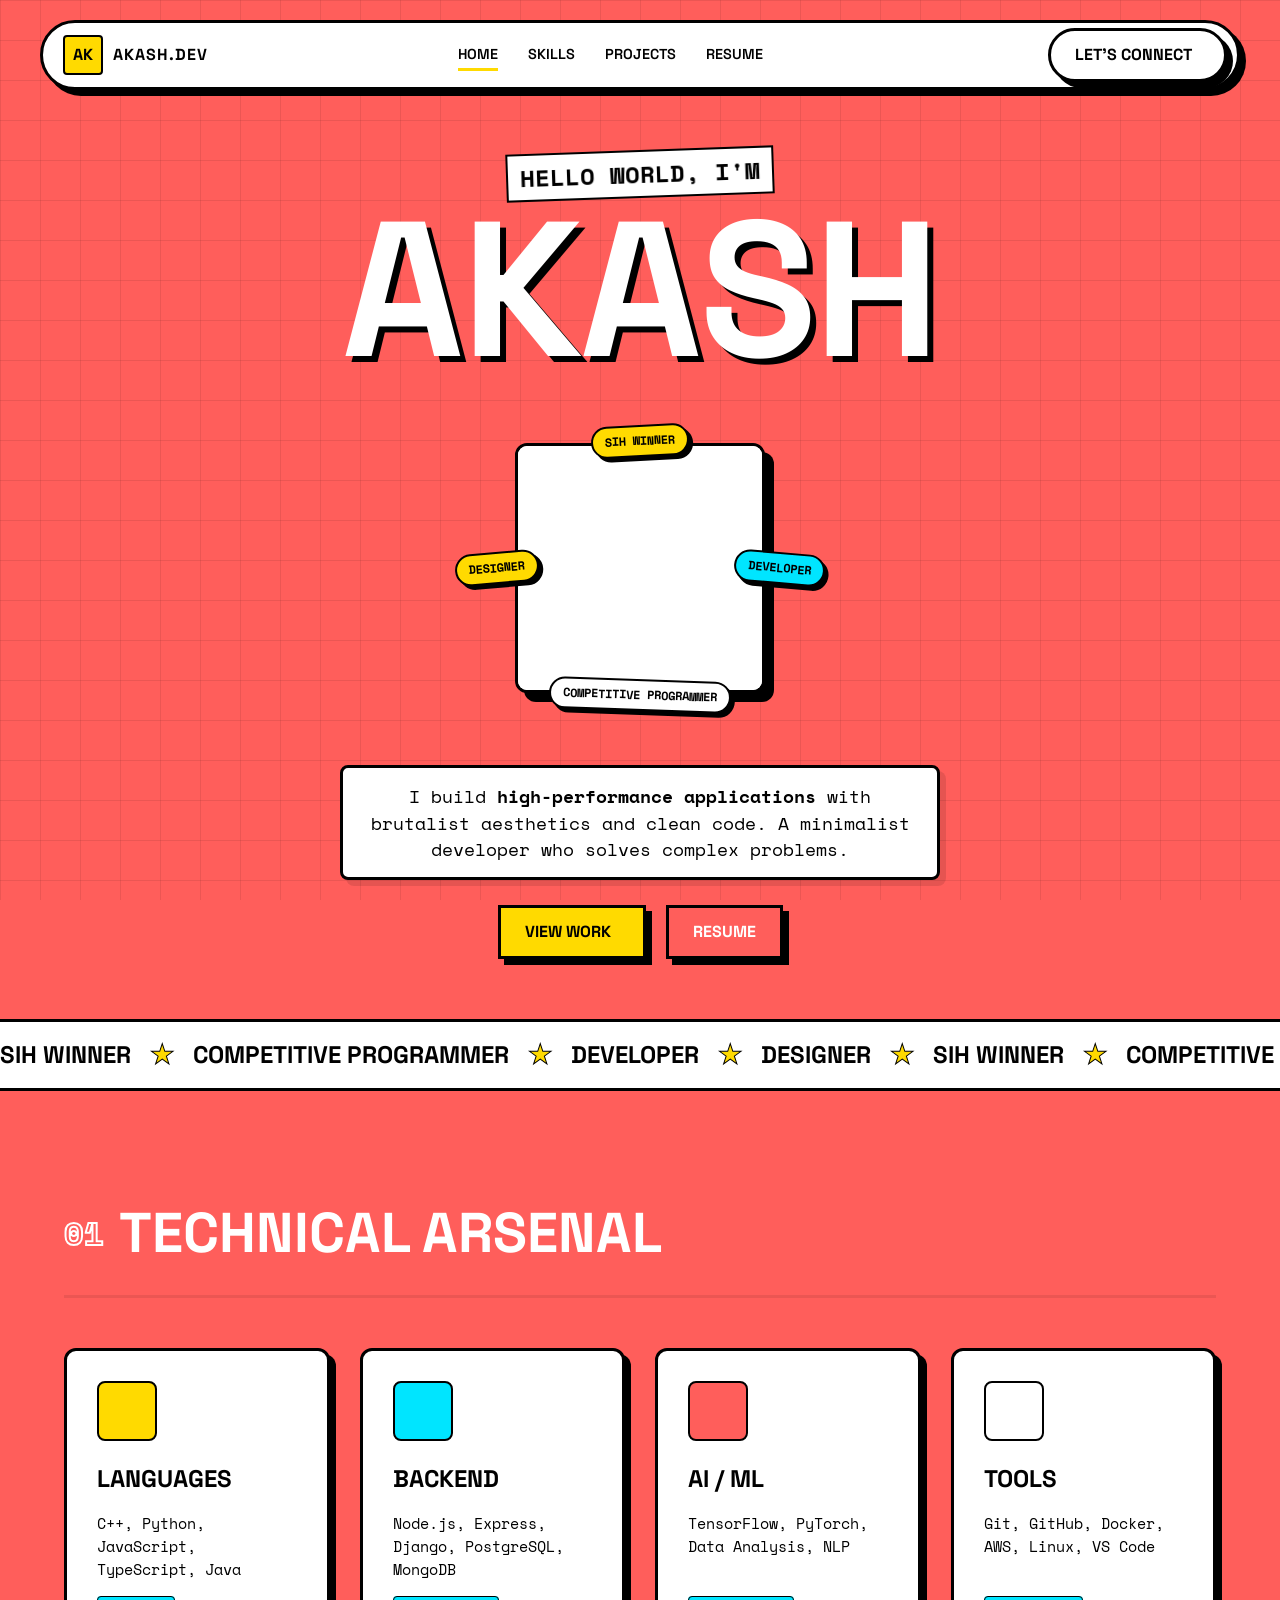
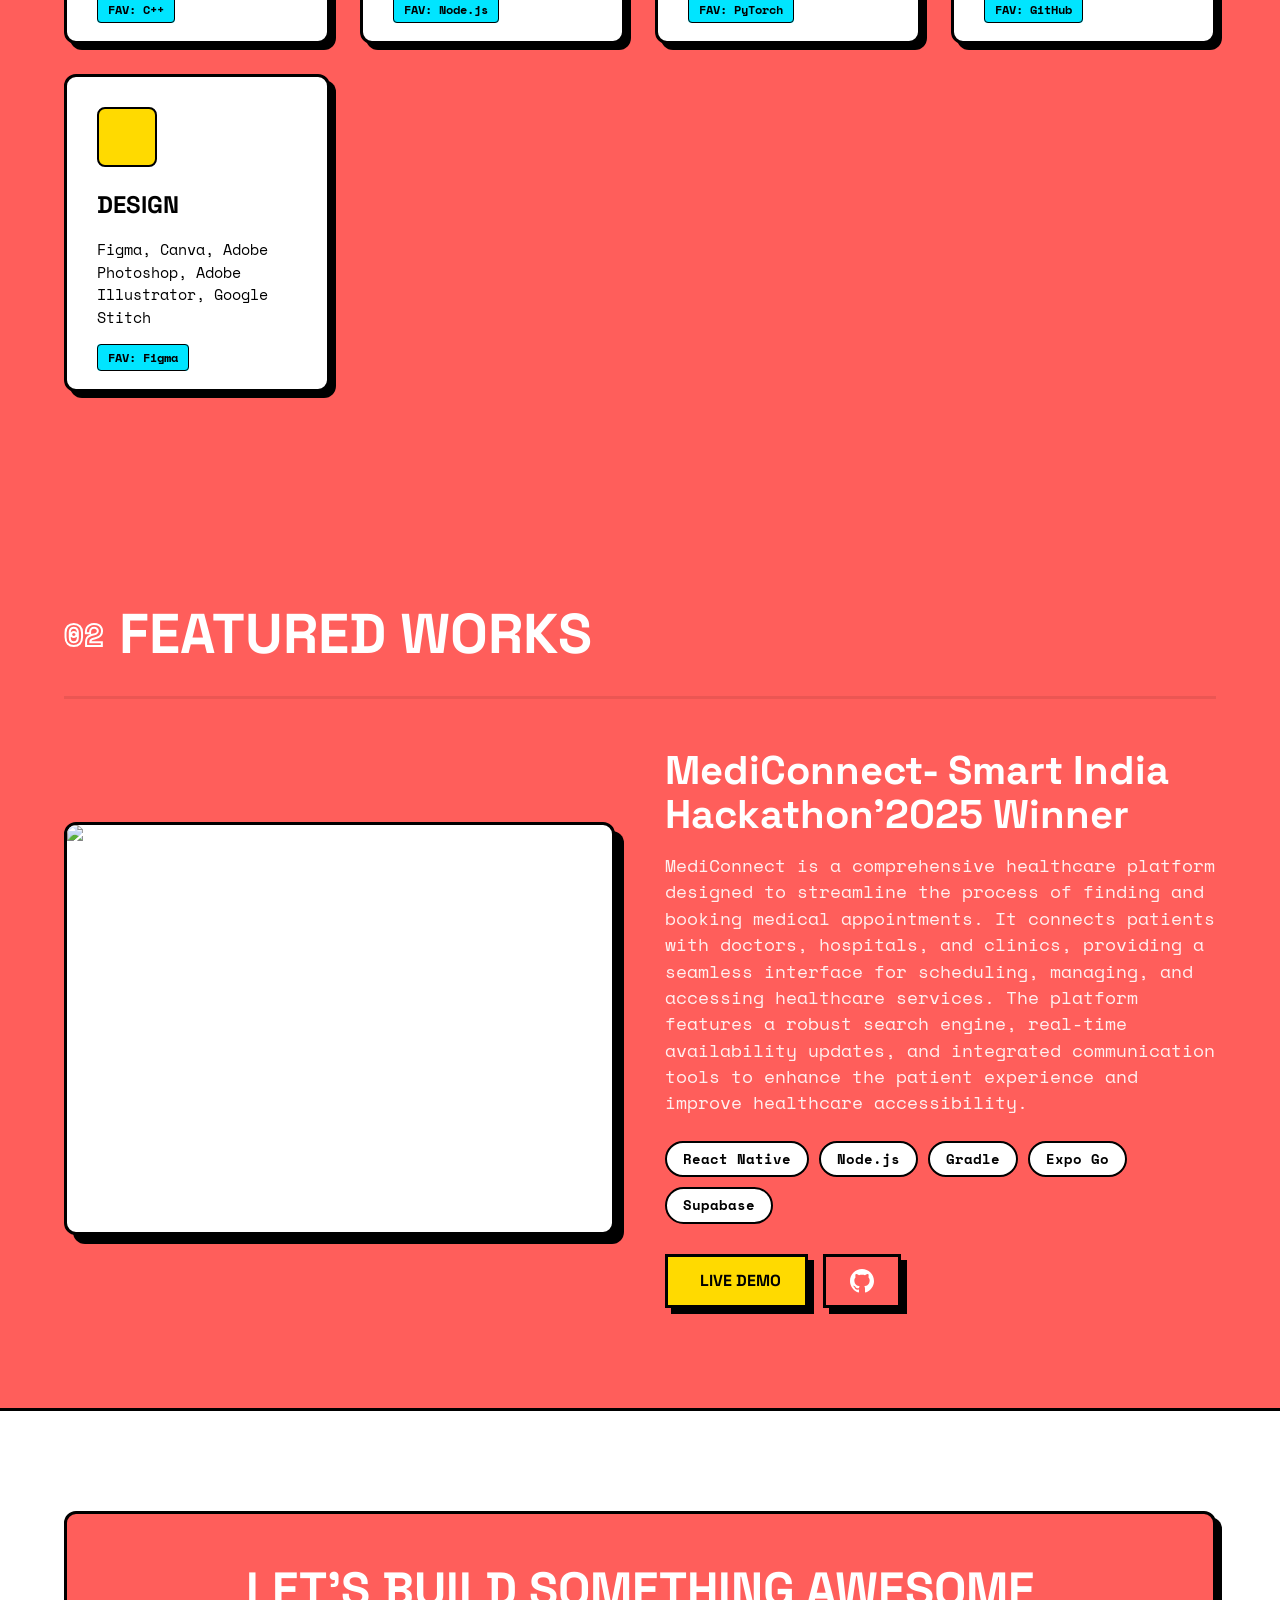
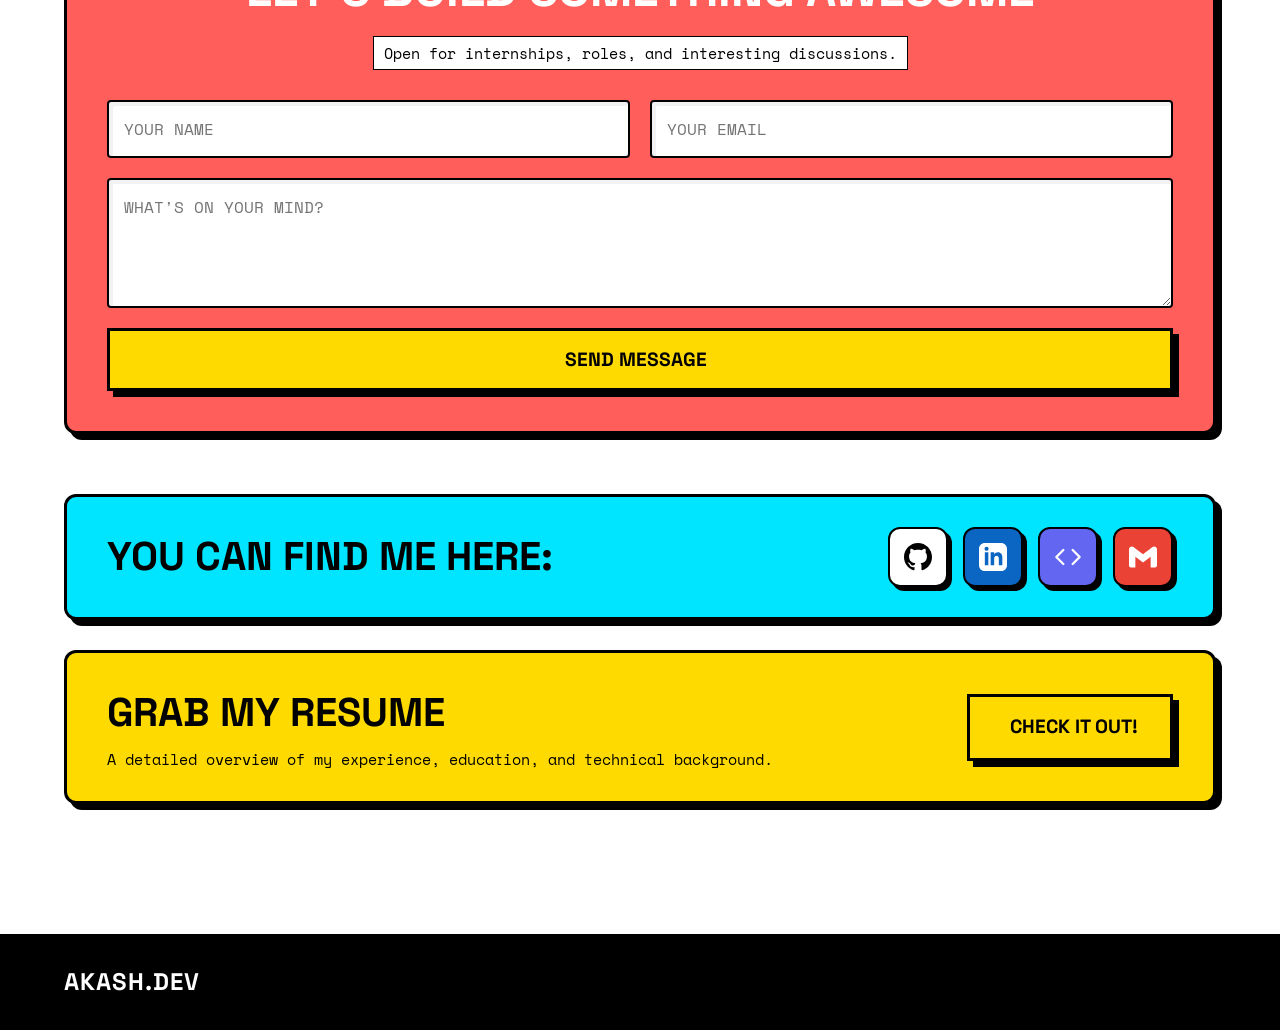
==== index.html @ 18a07a1b "tweaks" ====
<!DOCTYPE html>
<html lang="en" data-theme="coral">
<head>
    <meta charset="UTF-8">
    <meta name="viewport" content="width=device-width, initial-scale=1.0">
    <title>Akash | Portfolio</title>
    <!-- Google Fonts -->
    <link rel="preconnect" href="https://fonts.googleapis.com">
    <link rel="preconnect" href="https://fonts.gstatic.com" crossorigin>
    <link href="https://fonts.googleapis.com/css2?family=Space+Grotesk:wght@400;600;700&family=Space+Mono:ital,wght@0,400;0,700;1,400&display=swap" rel="stylesheet">
    <link rel="stylesheet" href="style.css">
    <!-- Lucide Icons -->
    <script src="https://unpkg.com/lucide@latest"></script>
</head>
<body>
    <div class="grid-bg"></div>
    
    <!-- Floating Navbar -->
    <header class="navbar">
        <a href="#" class="logo">
            <span class="logo-box">AK</span>
            <span class="logo-text">AKASH.DEV</span>
        </a>
        <nav class="nav-links">
            <a href="#about" class="active">HOME</a>
            <a href="#skills">SKILLS</a>
            <a href="#projects">PROJECTS</a>
            <a href="#resume">RESUME</a>
        </nav>
        <div class="nav-actions">
            <!-- Theme Toggle -->
            <button class="theme-toggle" id="theme-btn" aria-label="Toggle Theme">
                <i data-lucide="palette"></i>
            </button>
            <a href="#contact" class="btn btn-rounded">LET'S CONNECT <i data-lucide="arrow-right"></i></a>
        </div>
    </header>

    <!-- Mobile Navigation Toggle -->
    <button class="mobile-menu-btn" id="mobile-btn">
        <i data-lucide="menu"></i>
    </button>
    <div class="mobile-nav" id="mobile-nav">
        <a href="#about">HOME</a>
        <a href="#skills">SKILLS</a>
        <a href="#projects">PROJECTS</a>
        <a href="#resume">RESUME</a>
        <a href="#contact">CONTACT</a>
    </div>

    <!-- Hero Section -->
    <section class="hero" id="about">
        <div class="hero-content">
            <div class="hero-text-block">
                <h2 class="hero-subtitle">HELLO WORLD, I'M</h2>
                <h1 class="hero-title">AKASH</h1>
            </div>
            
            <div class="hero-center-box">
                <!-- Decorative element or image placeholder -->
                <div class="hero-photo">
                    <div class="photo-inner">
                        <i data-lucide="terminal" style="width:100px; height:100px; color:var(--bg)"></i>
                    </div>
                </div>
                <div class="floating-badge badge-1">SIH WINNER</div>
                <div class="floating-badge badge-2">DEVELOPER</div>
                <div class="floating-badge badge-3">COMPETITIVE PROGRAMMER</div>
                <div class="floating-badge badge-4">DESIGNER</div>
            </div>

            <div class="hero-description">
                <p>I build <strong>high-performance applications</strong> with brutalist aesthetics and clean code. A minimalist developer who solves complex problems.</p>
                <div class="hero-actions">
                    <a href="#projects" class="btn btn-primary">VIEW WORK <i data-lucide="play"></i></a>
                    <a href="#resume" class="btn btn-outline">RESUME</a>
                </div>
            </div>
        </div>
        
        <!-- Marquee below hero -->
        <div class="marquee-container">
            <div class="marquee-content">
                <span>SIH WINNER</span><span class="star">★</span>
                <span>COMPETITIVE PROGRAMMER</span><span class="star">★</span>
                <span>DEVELOPER</span><span class="star">★</span>
                <span>DESIGNER</span><span class="star">★</span>
                <span>SIH WINNER</span><span class="star">★</span>
                <span>COMPETITIVE PROGRAMMER</span><span class="star">★</span>
                <span>DEVELOPER</span><span class="star">★</span>
                <span>DESIGNER</span><span class="star">★</span>
            </div>
        </div>
    </section>

    <!-- Skills Section -->
    <section class="skills section-pad" id="skills">
        <div class="container">
            <div class="section-header">
                <span class="section-num">01</span>
                <h2 class="section-title">TECHNICAL ARSENAL</h2>
            </div>
            
            <div class="skills-grid">
                <div class="skill-card color-1">
                    <div class="skill-icon"><i data-lucide="code-2"></i></div>
                    <h3>LANGUAGES</h3>
                    <p>C++, Python, JavaScript, TypeScript, Java</p>
                    <div class="card-tags">
                        <span class="tag">FAV: C++</span>
                    </div>
                </div>
                
                <div class="skill-card color-2">
                    <div class="skill-icon"><i data-lucide="server"></i></div>
                    <h3>BACKEND</h3>
                    <p>Node.js, Express, Django, PostgreSQL, MongoDB</p>
                    <div class="card-tags">
                        <span class="tag">FAV: Node.js</span>
                    </div>
                </div>
                
                <div class="skill-card color-3">
                    <div class="skill-icon"><i data-lucide="cpu"></i></div>
                    <h3>AI / ML</h3>
                    <p>TensorFlow, PyTorch, Data Analysis, NLP</p>
                    <div class="card-tags">
                        <span class="tag">FAV: PyTorch</span>
                    </div>
                </div>

                <div class="skill-card color-4">
                    <div class="skill-icon"><i data-lucide="terminal-square"></i></div>
                    <h3>TOOLS</h3>
                    <p>Git, GitHub, Docker, AWS, Linux, VS Code</p>
                    <div class="card-tags">
                        <span class="tag">FAV: GitHub</span>
                    </div>
                </div>
                <div class="skill-card color-5">
                    <div class="skill-icon"><i data-lucide="palette"></i></div>
                    <h3>DESIGN</h3>
                    <p>Figma, Canva, Adobe Photoshop, Adobe Illustrator, Google Stitch</p>
                    <div class="card-tags">
                        <span class="tag">FAV: Figma</span>
                    </div>
                </div>
            </div>
        </div>
    </section>

    <!-- Projects Section -->
    <section class="projects section-pad" id="projects">
        <div class="container">
            <div class="section-header">
                <span class="section-num">02</span>
                <h2 class="section-title">FEATURED WORKS</h2>
            </div>

            <div class="project-list">
                <!-- Project 1 -->
                <div class="project-item">
                    <div class="project-visual" style="padding: 0;">
                        <img src="https://images.unsplash.com/photo-1576091160399-112ba8d25d1d?w=800&q=80" alt="MediConnect Project" style="width: 100%; height: 100%; object-fit: cover; border-radius: 8px;">
                    </div>
                    <div class="project-info">
                        <h3>MediConnect- Smart India Hackathon'2025 Winner   </h3>
                        <p class="mono-text">MediConnect is a comprehensive healthcare platform designed to streamline the process of finding and booking medical appointments. It connects patients with doctors, hospitals, and clinics, providing a seamless interface for scheduling, managing, and accessing healthcare services. The platform features a robust search engine, real-time availability updates, and integrated communication tools to enhance the patient experience and improve healthcare accessibility.</p>
                        <div class="tech-stack">
                            <span class="pill">React Native</span>
                            <span class="pill">Node.js</span>
                            <span class="pill">Gradle</span>
                            <span class="pill">Expo Go</span>
                            <span class="pill">Supabase</span>
                        </div>
                        <div class="project-links">
                            <a href="#" class="btn btn-primary"><i data-lucide="play"></i> LIVE DEMO</a>
                            <a href="https://github.com/akashmeapen/MediConnect" class="btn btn-outline" aria-label="GitHub"><svg xmlns="http://www.w3.org/2000/svg" width="24" height="24" viewBox="0 0 24 24" fill="currentColor"><path d="M12 0c-6.626 0-12 5.373-12 12 0 5.302 3.438 9.8 8.207 11.387.599.111.793-.261.793-.577v-2.234c-3.338.726-4.033-1.416-4.033-1.416-.546-1.387-1.333-1.756-1.333-1.756-1.089-.745.083-.729.083-.729 1.205.084 1.839 1.237 1.839 1.237 1.07 1.834 2.807 1.304 3.492.997.107-.775.418-1.305.762-1.604-2.665-.305-5.467-1.334-5.467-5.931 0-1.311.469-2.381 1.236-3.221-.124-.303-.535-1.524.117-3.176 0 0 1.008-.322 3.301 1.23.957-.266 1.983-.399 3.003-.404 1.02.005 2.047.138 3.006.404 2.291-1.552 3.297-1.23 3.297-1.23.653 1.653.242 2.874.118 3.176.77.84 1.235 1.911 1.235 3.221 0 4.609-2.807 5.624-5.479 5.921.43.372.823 1.102.823 2.222v3.293c0 .319.192.694.801.576 4.765-1.589 8.199-6.086 8.199-11.386 0-6.627-5.373-12-12-12z"/></svg></a>
                        </div>
                    </div>
                </div>
                </div>
            </div>
        </div>
    </section>

    <!-- Find Me / Contact Section -->
    <section class="find-me section-pad" id="contact">
        <div class="container">
            <div class="contact-card">
                <div class="contact-header">
                    <h2>LET'S BUILD SOMETHING AWESOME</h2>
                    <p class="mono-text">Open for internships, roles, and interesting discussions.</p>
                </div>
                
                <form class="playful-form" onsubmit="event.preventDefault(); alert('Message sent successfully!');">
                    <div class="form-row">
                        <input type="text" placeholder="YOUR NAME" required>
                        <input type="email" placeholder="YOUR EMAIL" required>
                    </div>
                    <textarea placeholder="WHAT'S ON YOUR MIND?" rows="4" required></textarea>
                    <button type="submit" class="btn btn-block">SEND MESSAGE <i data-lucide="send"></i></button>
                </form>
            </div>

            <div class="social-banner" id="resume">
                <div class="social-text">
                    <h2>YOU CAN FIND ME HERE:</h2>
                </div>
                <div class="social-buttons">
                    <a href="https://github.com/akashmeapen" class="social-btn sb-github" aria-label="GitHub"><svg xmlns="http://www.w3.org/2000/svg" width="28" height="28" viewBox="0 0 24 24" fill="currentColor"><path d="M12 0c-6.626 0-12 5.373-12 12 0 5.302 3.438 9.8 8.207 11.387.599.111.793-.261.793-.577v-2.234c-3.338.726-4.033-1.416-4.033-1.416-.546-1.387-1.333-1.756-1.333-1.756-1.089-.745.083-.729.083-.729 1.205.084 1.839 1.237 1.839 1.237 1.07 1.834 2.807 1.304 3.492.997.107-.775.418-1.305.762-1.604-2.665-.305-5.467-1.334-5.467-5.931 0-1.311.469-2.381 1.236-3.221-.124-.303-.535-1.524.117-3.176 0 0 1.008-.322 3.301 1.23.957-.266 1.983-.399 3.003-.404 1.02.005 2.047.138 3.006.404 2.291-1.552 3.297-1.23 3.297-1.23.653 1.653.242 2.874.118 3.176.77.84 1.235 1.911 1.235 3.221 0 4.609-2.807 5.624-5.479 5.921.43.372.823 1.102.823 2.222v3.293c0 .319.192.694.801.576 4.765-1.589 8.199-6.086 8.199-11.386 0-6.627-5.373-12-12-12z"/></svg></a>
                    <a href="https://www.linkedin.com/in/akashmeapen/" class="social-btn sb-linkedin" aria-label="LinkedIn"><svg xmlns="http://www.w3.org/2000/svg" width="28" height="28" viewBox="0 0 24 24" fill="currentColor"><path d="M19 0h-14c-2.761 0-5 2.239-5 5v14c0 2.761 2.239 5 5 5h14c2.762 0 5-2.239 5-5v-14c0-2.761-2.238-5-5-5zm-11 19h-3v-11h3v11zm-1.5-12.268c-.966 0-1.75-.79-1.75-1.764s.784-1.764 1.75-1.764 1.75.79 1.75 1.764-.783 1.764-1.75 1.764zm13.5 12.268h-3v-5.604c0-3.368-4-3.113-4 0v5.604h-3v-11h3v1.765c1.396-2.586 7-2.777 7 2.476v6.759z"/></svg></a>
                    <a href="https://codolio.com/profile/sky" class="social-btn sb-codolio" aria-label="Codolio"><svg xmlns="http://www.w3.org/2000/svg" width="28" height="28" viewBox="0 0 24 24" fill="none" stroke="currentColor" stroke-width="2" stroke-linecap="round" stroke-linejoin="round"><polyline points="16 18 22 12 16 6"></polyline><polyline points="8 6 2 12 8 18"></polyline></svg></a>
                    <a href="mailto:akashmeapen@gmail.com" class="social-btn sb-mail" aria-label="Gmail"><svg xmlns="http://www.w3.org/2000/svg" width="28" height="28" viewBox="0 0 24 24" fill="currentColor"><path d="M24 5.457v13.909c0 .904-.732 1.636-1.636 1.636h-3.819V11.73L12 16.64l-6.545-4.91v9.273H1.636A1.636 1.636 0 0 1 0 19.366V5.457c0-2.023 2.309-3.178 3.927-1.964L5.455 4.64 12 9.548l6.545-4.91 1.528-1.145C21.69 2.28 24 3.434 24 5.457z"/></svg></a>
                </div>
            </div>

            <div class="resume-banner">
                <div class="resume-text">
                    <h3>GRAB MY RESUME</h3>
                    <p class="mono-text">A detailed overview of my experience, education, and technical background.</p>
                </div>
                <a href="https://drive.google.com/file/d/1mn-OH2OARqvEWlXRBUHjCISUXkVJcDCh/view?usp=drive_link" class="btn btn-primary large"><i data-lucide="download"></i>Check it out!</a>
            </div>
        </div>
    </section>

    <footer class="site-footer">
        <div class="container footer-inner">
            <div class="footer-logo">AKASH.DEV</div>
            <div class="footer-copy mono-text">
                
            </div>
        </div>
    </footer>

    <script src="script.js"></script>
</body>
</html>
---- style.css ----
/* style.css - Neo-Brutalist & Bold Styles */

:root {
    /* Theme 1: Coral/Playful (Default - inspired by Image 1) */
    --bg: #ff5e5b;
    --fg: #ffffff;
    --fg-invert: #000000;
    --primary: #ffda00; /* Yellow accent */
    --secondary: #00e5ff; /* Cyan accent */
    --card-bg: #ffffff;
    --card-fg: #000000;
    --border-color: #000000;
    --grid-color: rgba(0, 0, 0, 0.08);
    
    --font-heading: 'Space Grotesk', sans-serif;
    --font-mono: 'Space Mono', monospace;
    
    --border-thickness: 3px;
    --shadow-offset: 6px;
    --shadow-color: #000000;
    
    --transition: 0.2s cubic-bezier(0.25, 1, 0.5, 1);
    --border-radius: 12px;
}

[data-theme="acid"] {
    /* Theme 2: Acid/Lime (Inspired by Image 2) */
    --bg: #d4ff00;
    --fg: #000000;
    --fg-invert: #ffffff;
    --primary: #ff00ff; /* Magenta accent */
    --secondary: #00ffff; /* Cyan accent */
    --card-bg: #ffffff;
    --card-fg: #000000;
    --border-color: #000000;
    --grid-color: rgba(200, 0, 255, 0.3);
}

[data-theme="dark"] {
    /* Theme 3: Dark Brutalism */
    --bg: #121212;
    --fg: #f4f4f0;
    --fg-invert: #000000;
    --primary: #ccff00; /* Lime */
    --secondary: #ff3366; /* Pink */
    --card-bg: #1e1e1e;
    --card-fg: #f4f4f0;
    --border-color: #f4f4f0;
    --grid-color: rgba(255, 255, 255, 0.05);
    --shadow-color: #ccff00;
}


[data-theme="milesmorales"] {
    /* Core Identity: Carbon Fiber & Spider-Red */
    --bg: #080808;             /* Deeper black for higher contrast */
    --fg: #F4F4F0;             /* Off-white for readability on dark bg */
    --fg-invert: #080808;
    
    /* Brand Colors */
    --primary: #D61C2C;        /* Signature Suit Red */
    --secondary: #FFD700;      /* Venom Power Gold/Yellow */
    --accent: #00F2FF;         /* NYC Neon Cyan (Triadic contrast) */

    /* Card & Surface Elements */
    --card-bg: #161618;        /* Slightly lighter than bg to show depth */
    --card-fg: #E0E0E0;
    --border-color: #2A2E30;   /* Stealth Gray for subtle borders */
    
    /* Special Effects */
    --grid-color: rgba(214, 28, 44, 0.1); /* Subtle Red grid lines */
    --shadow-color: rgba(214, 28, 44, 0.4);
    
    /* High-Energy Glow (For buttons or alerts) */
    --venom-glow: 0 0 15px #FF8C00;
}

* {
    margin: 0;
    padding: 0;
    box-sizing: border-box;
}

html {
    scroll-behavior: smooth;
}

body {
    background-color: var(--bg);
    color: var(--fg);
    font-family: var(--font-heading);
    line-height: 1.5;
    overflow-x: hidden;
    transition: background-color var(--transition), color var(--transition);
}

.mono-text {
    font-family: var(--font-mono);
    font-size: 0.95rem;
}

.container {
    max-width: 1200px;
    margin: 0 auto;
    padding: 0 24px;
}

.section-pad {
    padding: 100px 0;
}

/* Grid Background */
.grid-bg {
    position: fixed;
    inset: 0;
    background-image: 
        linear-gradient(var(--grid-color) 1px, transparent 1px),
        linear-gradient(90deg, var(--grid-color) 1px, transparent 1px);
    background-size: 40px 40px;
    z-index: -1;
    pointer-events: none;
}

/* Brutalist UI Elements */
.btn {
    display: inline-flex;
    align-items: center;
    justify-content: center;
    gap: 8px;
    padding: 12px 24px;
    font-family: var(--font-heading);
    font-weight: 700;
    font-size: 1rem;
    text-decoration: none;
    text-transform: uppercase;
    color: var(--card-fg);
    background-color: var(--card-bg);
    border: var(--border-thickness) solid var(--border-color);
    box-shadow: var(--shadow-offset) var(--shadow-offset) 0px var(--shadow-color);
    cursor: pointer;
    transition: transform 0.1s, box-shadow 0.1s, background-color var(--transition);
}

.btn:hover {
    transform: translate(-2px, -2px);
    box-shadow: calc(var(--shadow-offset) + 2px) calc(var(--shadow-offset) + 2px) 0px var(--shadow-color);
}

.btn:active {
    transform: translate(var(--shadow-offset), var(--shadow-offset));
    box-shadow: 0px 0px 0px var(--shadow-color);
}

.btn-primary { background-color: var(--primary); color: var(--fg-invert); }
.btn-outline { background-color: transparent; color: var(--fg); }
.btn-rounded { border-radius: 50px; }
.btn-icon { padding: 12px; }
.btn-block { width: 100%; border-radius: 0; font-size: 1.2rem; padding: 16px; background-color: var(--primary); color: var(--fg-invert); }
.btn.large { font-size: 1.2rem; padding: 16px 32px; }

/* Navbar */
.navbar {
    position: fixed;
    top: 20px;
    left: 50%;
    transform: translateX(-50%);
    width: 95%;
    max-width: 1200px;
    height: 70px;
    background-color: var(--card-bg);
    border: var(--border-thickness) solid var(--border-color);
    border-radius: 50px;
    box-shadow: var(--shadow-offset) var(--shadow-offset) 0px var(--shadow-color);
    display: flex;
    align-items: center;
    justify-content: space-between;
    padding: 0 10px 0 20px;
    z-index: 1000;
    transition: transform var(--transition);
}

.navbar.scrolled {
    transform: translate(-50%, -10px);
}

.logo {
    text-decoration: none;
    display: flex;
    align-items: center;
    gap: 10px;
}

.logo-box {
    background-color: var(--primary);
    color: var(--fg-invert);
    font-weight: 900;
    padding: 6px 8px;
    border: 2px solid var(--border-color);
    border-radius: 4px;
}

.logo-text {
    font-weight: 700;
    color: var(--card-fg);
    letter-spacing: 1px;
}

.nav-links {
    display: none;
    gap: 30px;
}

@media (min-width: 850px) {
    .nav-links { display: flex; }
}

.nav-links a {
    text-decoration: none;
    color: var(--card-fg);
    font-weight: 600;
    font-size: 0.9rem;
    text-transform: uppercase;
    position: relative;
    padding: 5px 0;
}

.nav-links a::after {
    content: '';
    position: absolute;
    bottom: 0; left: 0;
    width: 0%; height: 3px;
    background-color: var(--primary);
    transition: width var(--transition);
}

.nav-links a:hover::after, .nav-links a.active::after {
    width: 100%;
}

.nav-actions {
    display: none;
    align-items: center;
    gap: 15px;
}

@media (min-width: 850px) {
    .nav-actions { display: flex; }
}

.theme-toggle {
    background: none;
    border: none;
    cursor: pointer;
    color: var(--card-fg);
    padding: 8px;
    border: 2px solid transparent;
    border-radius: 50%;
    transition: all 0.2s;
}

.theme-toggle:hover {
    border-color: var(--border-color);
    background-color: var(--secondary);
}

/* Mobile Nav */
.mobile-menu-btn {
    position: fixed;
    top: 30px;
    right: 30px;
    z-index: 1100;
    background: var(--card-bg);
    border: var(--border-thickness) solid var(--border-color);
    color: var(--card-fg);
    padding: 10px;
    border-radius: 8px;
    box-shadow: 4px 4px 0px var(--shadow-color);
    cursor: pointer;
    display: block;
}

@media (min-width: 850px) {
    .mobile-menu-btn { display: none; }
}

.mobile-nav {
    position: fixed;
    top: 0; left: 0; right: 0; bottom: 0;
    background: var(--bg);
    z-index: 1050;
    display: flex;
    flex-direction: column;
    justify-content: center;
    align-items: center;
    gap: 30px;
    transform: translateY(-100%);
    transition: transform 0.4s cubic-bezier(0.8, 0, 0.2, 1);
}

.mobile-nav.open {
    transform: translateY(0);
}

.mobile-nav a {
    font-size: 2.5rem;
    font-weight: 900;
    color: var(--fg);
    text-decoration: none;
    text-transform: uppercase;
    -webkit-text-stroke: 1px var(--border-color);
    transition: transform var(--transition);
}

.mobile-nav a:hover {
    transform: scale(1.1);
    color: var(--primary);
    -webkit-text-stroke: 1px var(--border-color);
}

/* Hero Section */
.hero {
    min-height: 100vh;
    padding-top: 150px;
    display: flex;
    flex-direction: column;
    justify-content: space-between;
    position: relative;
    overflow: hidden;
}

.hero-content {
    flex-grow: 1;
    display: flex;
    flex-direction: column;
    align-items: center;
    justify-content: center;
    text-align: center;
    padding: 0 20px;
    position: relative;
    z-index: 5;
}

.hero-text-block {
    margin-bottom: 2rem;
    z-index: 10;
}

.hero-subtitle {
    font-family: var(--font-mono);
    font-size: clamp(1rem, 2vw, 1.5rem);
    font-weight: 700;
    margin-bottom: 10px;
    background: var(--card-bg);
    color: var(--card-fg);
    display: inline-block;
    padding: 4px 12px;
    border: 2px solid var(--border-color);
    transform: rotate(-2deg);
}

.hero-title {
    font-size: clamp(4rem, 15vw, 12rem);
    font-weight: 900;
    line-height: 0.85;
    letter-spacing: -2px;
    text-shadow: var(--shadow-offset) var(--shadow-offset) 0px var(--shadow-color);
    color: var(--fg);
    margin: 0;
}

[data-theme="acid"] .hero-title {
    color: var(--primary);
    -webkit-text-stroke: 3px var(--border-color);
}

/* Center decorative block (similar to photographer block in img 2 or 3D illustration in img 1) */
.hero-center-box {
    position: relative;
    width: 250px;
    height: 250px;
    margin: 40px auto;
    z-index: 1;
}

.hero-photo {
    width: 100%;
    height: 100%;
    background-color: var(--card-bg);
    border: var(--border-thickness) solid var(--border-color);
    box-shadow: calc(var(--shadow-offset)*1.5) calc(var(--shadow-offset)*1.5) 0px var(--shadow-color);
    border-radius: var(--border-radius);
    display: flex;
    align-items: center;
    justify-content: center;
    overflow: hidden;
    position: relative;
}

.photo-inner {
    width: 100%; height: 100%;
    background: var(--fg);
    display: flex; align-items: center; justify-content: center;
}

.floating-badge {
    position: absolute;
    background: var(--secondary);
    color: var(--fg-invert);
    font-family: var(--font-mono);
    font-weight: 700;
    padding: 5px 12px;
    border: 2px solid var(--border-color);
    box-shadow: 4px 4px 0px var(--shadow-color);
    border-radius: 50px;
    font-size: 0.75rem;
    white-space: nowrap;
    z-index: 2;
}

.badge-1 { top: -18px; left: 50%; transform: translateX(-50%) rotate(-3deg); background: var(--primary); }
.badge-2 { top: 50%; right: -60px; transform: translateY(-50%) rotate(5deg); }
.badge-3 { bottom: -18px; left: 50%; transform: translateX(-50%) rotate(2deg); background: #ffffff; color: #000; }
.badge-4 { top: 50%; left: -60px; transform: translateY(-50%) rotate(-5deg); background: var(--primary); }

.hero-description {
    max-width: 600px;
    margin: 0 auto;
    font-size: 1.1rem;
    margin-top: 2rem;
    z-index: 10;
}

.hero-description p {
    font-family: var(--font-mono);
    background-color: var(--card-bg);
    color: var(--card-fg);
    padding: 15px 20px;
    border: var(--border-thickness) solid var(--border-color);
    border-radius: 8px;
    margin-bottom: 25px;
    box-shadow: 6px 6px 0px rgba(0,0,0,0.1);
}

.hero-actions {
    display: flex;
    gap: 20px;
    justify-content: center;
    flex-wrap: wrap;
}

/* Marquee */
.marquee-container {
    width: 100%;
    background-color: var(--card-bg);
    border-top: var(--border-thickness) solid var(--border-color);
    border-bottom: var(--border-thickness) solid var(--border-color);
    overflow: hidden;
    padding: 15px 0;
    margin-top: 60px;
    color: var(--card-fg);
}

.marquee-content {
    display: flex;
    white-space: nowrap;
    animation: marquee 20s linear infinite;
    font-weight: 700;
    font-size: 1.5rem;
}

.marquee-content span {
    margin-right: 20px;
}

.marquee-content .star {
    color: var(--primary);
    margin-right: 20px;
    -webkit-text-stroke: 1px var(--border-color);
}

@keyframes marquee {
    0% { transform: translateX(0); }
    100% { transform: translateX(-50%); }
}

/* Sections Common */
.section-header {
    display: flex;
    align-items: center;
    gap: 15px;
    margin-bottom: 50px;
    padding-bottom: 20px;
    border-bottom: var(--border-thickness) solid var(--grid-color);
}

.section-num {
    font-size: 2rem;
    font-weight: 900;
    color: transparent;
    -webkit-text-stroke: 2px var(--fg);
    font-family: var(--font-mono);
}

.section-title {
    font-size: clamp(2rem, 5vw, 3.5rem);
    font-weight: 800;
    text-transform: uppercase;
}

/* Skills */
.skills-grid {
    display: grid;
    grid-template-columns: repeat(auto-fit, minmax(250px, 1fr));
    gap: 30px;
}

.skill-card {
    background: var(--card-bg);
    color: var(--card-fg);
    border: var(--border-thickness) solid var(--border-color);
    box-shadow: var(--shadow-offset) var(--shadow-offset) 0px var(--shadow-color);
    border-radius: var(--border-radius);
    padding: 30px;
    position: relative;
    transition: transform var(--transition);
}

.skill-card:hover {
    transform: translateY(-5px);
}

.skill-icon {
    width: 60px;
    height: 60px;
    background: var(--primary);
    border: 2px solid var(--border-color);
    display: flex; align-items: center; justify-content: center;
    border-radius: 8px;
    margin-bottom: 20px;
}
.skill-icon i { width: 30px; height: 30px; }

.skill-card h3 {
    font-size: 1.5rem;
    margin-bottom: 15px;
    font-weight: 800;
}

.skill-card p {
    font-family: var(--font-mono);
    font-size: 0.95rem;
    margin-bottom: 30px;
}

.card-tags {
    position: absolute;
    bottom: 20px; left: 30px;
}

.card-tags .tag {
    background: var(--secondary);
    color: var(--fg-invert);
    padding: 4px 10px;
    border: 1px solid var(--border-color);
    font-family: var(--font-mono);
    font-size: 0.75rem;
    font-weight: 700;
    border-radius: 4px;
}

.color-2 .skill-icon { background: var(--secondary); }
.color-3 .skill-icon { background: var(--bg); color:var(--fg); }
.color-4 .skill-icon { background: #ffffff; color:#000; }

/* Projects */
.project-list {
    display: flex;
    flex-direction: column;
    gap: 80px;
}

.project-item {
    display: grid;
    grid-template-columns: 1fr;
    gap: 30px;
    align-items: center;
}

@media (min-width: 900px) {
    .project-item { grid-template-columns: 1fr 1fr; gap: 50px; }
    .project-item.reverse { direction: rtl; }
    .project-item.reverse > * { direction: ltr; }
}

.project-visual {
    background: var(--card-bg);
    border: var(--border-thickness) solid var(--border-color);
    box-shadow: calc(var(--shadow-offset)*1.5) calc(var(--shadow-offset)*1.5) 0px var(--shadow-color);
    border-radius: var(--border-radius);
    aspect-ratio: 4/3;
    display: flex;
    align-items: center;
    justify-content: center;
    position: relative;
    overflow: hidden;
    padding: 20px;
}

.bg-pattern-1 { background-image: radial-gradient(var(--secondary) 2px, var(--card-bg) 2px); background-size: 20px 20px; }
.bg-pattern-2 { background-image: repeating-linear-gradient(45deg, var(--grid-color) 0, var(--grid-color) 2px, transparent 2px, transparent 10px); }
.bg-pattern-3 { background-color: var(--primary); }

.project-box {
    background: #ffffff;
    color: #000000;
    border: 3px solid #000;
    box-shadow: 8px 8px 0px #000;
    width: 70%;
    height: 60%;
    display: flex;
    flex-direction: column;
    align-items: center;
    justify-content: center;
    text-align: center;
    border-radius: 8px;
    transform: rotate(-2deg);
    transition: transform 0.3s;
}

.project-visual:hover .project-box { transform: rotate(0deg) scale(1.05); }

.project-box h2 { font-size: 2.5rem; font-weight: 900; line-height: 1; }
.project-box p { font-size: 1rem; font-family: var(--font-mono); font-weight: 700; background: var(--primary); padding: 2px 8px; margin-top: 5px; border:2px solid #000; }

.project-info h3 {
    font-size: 2.5rem;
    font-weight: 800;
    margin-bottom: 15px;
    line-height: 1.1;
}

.project-info p {
    font-size: 1.1rem;
    margin-bottom: 25px;
    color: var(--fg);
    opacity: 0.9;
}

.tech-stack {
    display: flex;
    flex-wrap: wrap;
    gap: 10px;
    margin-bottom: 30px;
}

.pill {
    background: var(--card-bg);
    color: var(--card-fg);
    border: 2px solid var(--border-color);
    padding: 6px 16px;
    border-radius: 50px;
    font-family: var(--font-mono);
    font-weight: 700;
    font-size: 0.85rem;
}

.project-links {
    display: flex;
    gap: 15px;
}

/* Contact / Find Me */
.find-me {
    background-color: var(--card-bg);
    color: var(--card-fg);
    border-top: var(--border-thickness) solid var(--border-color);
}

.contact-card {
    background: var(--bg);
    color: var(--fg);
    border: var(--border-thickness) solid var(--border-color);
    box-shadow: var(--shadow-offset) var(--shadow-offset) 0px var(--shadow-color);
    border-radius: var(--border-radius);
    padding: 40px;
    margin-bottom: 60px;
}

.contact-header { text-align: center; margin-bottom: 30px; }
.contact-header h2 { font-size: clamp(2rem, 4vw, 3rem); font-weight: 900; }
.contact-header p { background:var(--card-bg); color:var(--card-fg); display:inline-block; padding:5px 10px; border:1px solid var(--border-color); margin-top:10px;}

.playful-form { display: flex; flex-direction: column; gap: 20px; }
.form-row { display: grid; grid-template-columns: 1fr; gap: 20px; }
@media (min-width: 600px) { .form-row { grid-template-columns: 1fr 1fr; } }

.playful-form input, .playful-form textarea {
    width: 100%;
    background: var(--card-bg);
    color: var(--card-fg);
    border: 2px solid var(--border-color);
    padding: 15px;
    font-family: var(--font-mono);
    font-size: 1rem;
    border-radius: 4px;
    box-shadow: inset 4px 4px 0px rgba(0,0,0,0.05);
}

.playful-form input:focus, .playful-form textarea:focus {
    outline: none;
    border-color: var(--primary);
    background: #ffffff;
}

/* Social & Resume Banners */
.social-banner, .resume-banner {
    background: var(--primary);
    border: var(--border-thickness) solid var(--border-color);
    border-radius: var(--border-radius);
    padding: 30px 40px;
    display: flex;
    flex-direction: column;
    gap: 20px;
    margin-bottom: 30px;
    box-shadow: var(--shadow-offset) var(--shadow-offset) 0px var(--shadow-color);
}

@media (min-width: 768px) {
    .social-banner, .resume-banner {
        flex-direction: row;
        align-items: center;
        justify-content: space-between;
    }
}

.social-banner { background: var(--secondary); }
.social-text h2 { font-size: 2.5rem; font-weight: 900; color: var(--fg-invert); }
.social-buttons { display: flex; gap: 15px; flex-wrap: wrap; }

.social-btn {
    width: 60px; height: 60px;
    background: #ffffff;
    border: 2px solid #000000;
    border-radius: 12px;
    display: flex; align-items: center; justify-content: center;
    color: #000000;
    box-shadow: 4px 4px 0px #000000;
    transition: transform 0.1s, box-shadow 0.1s;
    text-decoration: none;
}

.social-btn:hover {
    transform: translate(-2px, -2px);
    box-shadow: 6px 6px 0px #000000;
}
.social-btn:active {
    transform: translate(4px, 4px);
    box-shadow: 0px 0px 0px #000000;
}

.sb-github { background: #ffffff; }
.sb-linkedin { background: #0a66c2; color: #fff; }
.sb-codolio { background: #6366f1; color: #fff; }
.sb-mail { background: #ea4335; color: #fff; }

.resume-text h3 { font-size: 2.5rem; font-weight: 900; color: var(--fg-invert); margin-bottom: 5px; }
.resume-text p { color: var(--fg-invert); }

/* Footer */
.site-footer {
    background: #000000;
    color: #ffffff;
    padding: 30px 0;
}

.footer-inner {
    display: flex;
    flex-direction: column;
    align-items: center;
    gap: 15px;
    text-align: center;
}

@media (min-width: 600px) {
    .footer-inner {
        flex-direction: row;
        justify-content: space-between;
    }
}

.footer-logo { font-size: 1.5rem; font-weight: 900; letter-spacing: 1px; }
.footer-copy { font-size: 0.85rem; opacity: 0.7; }
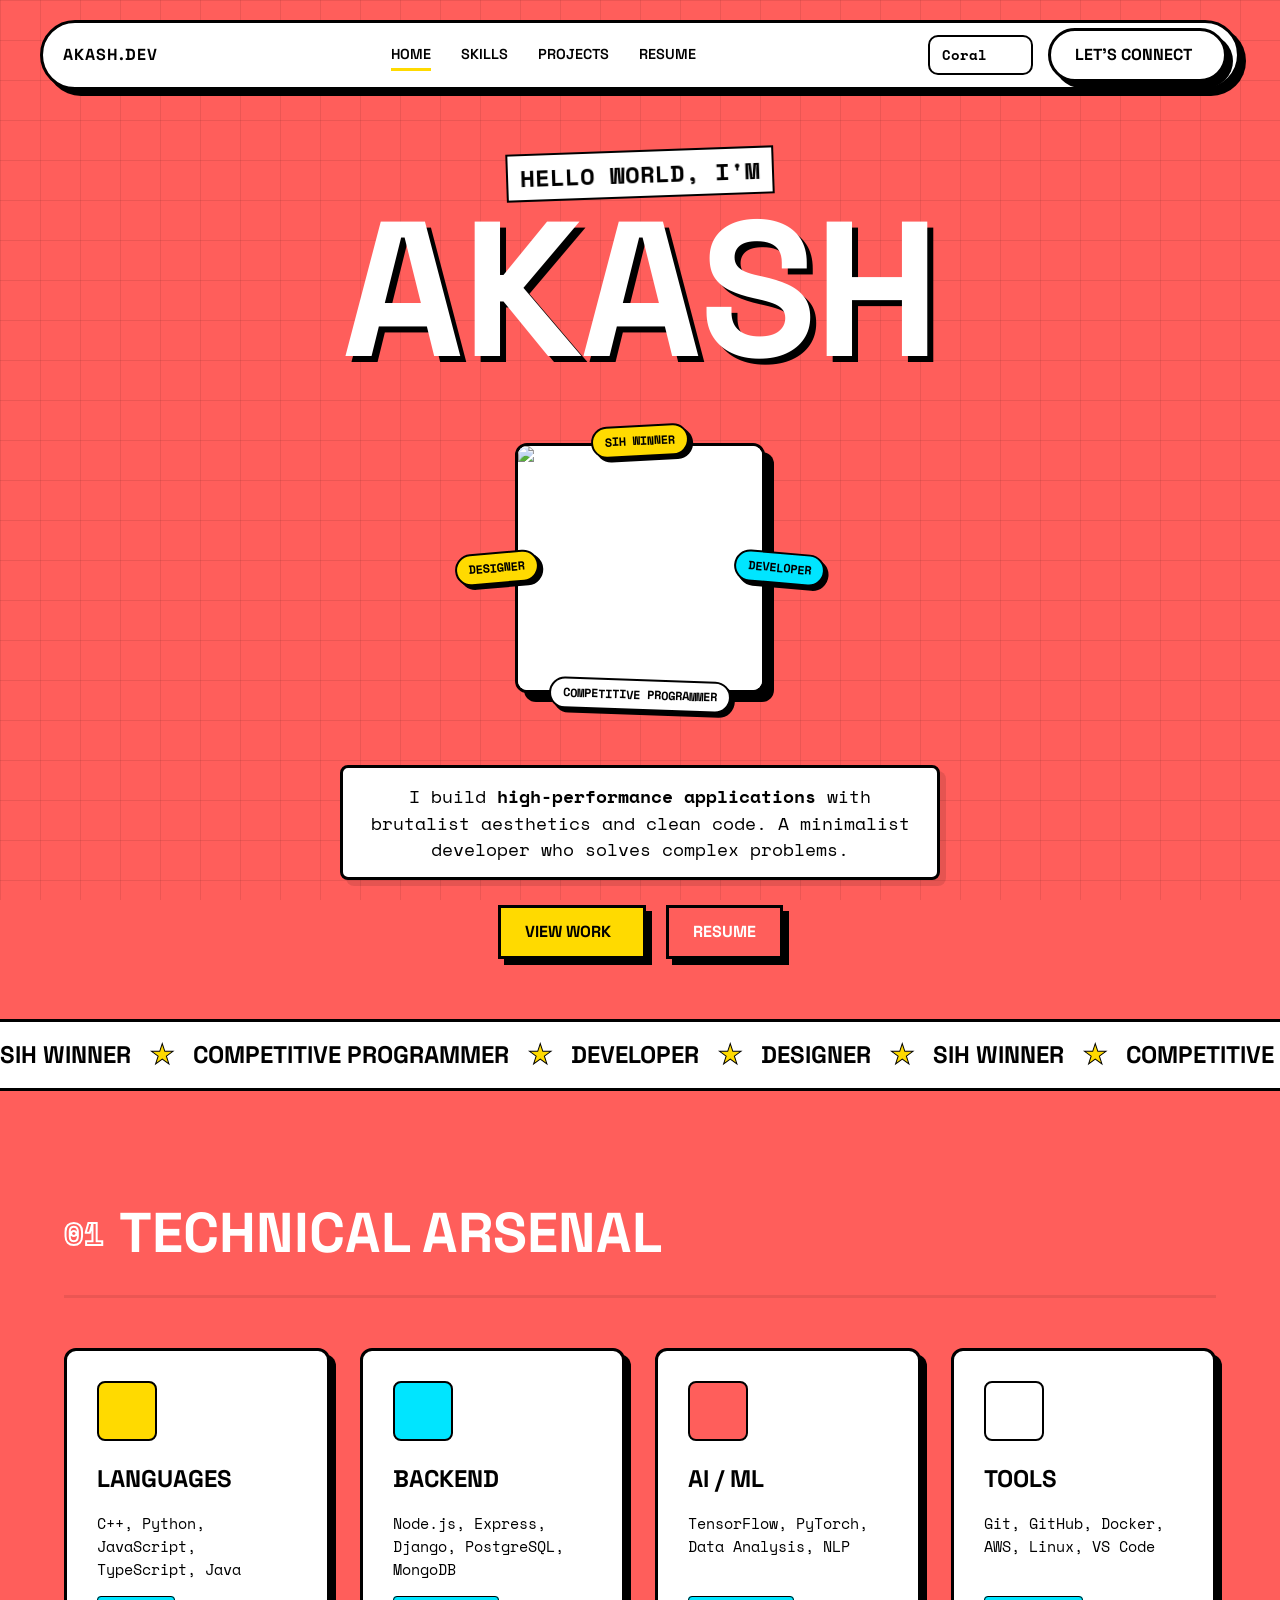
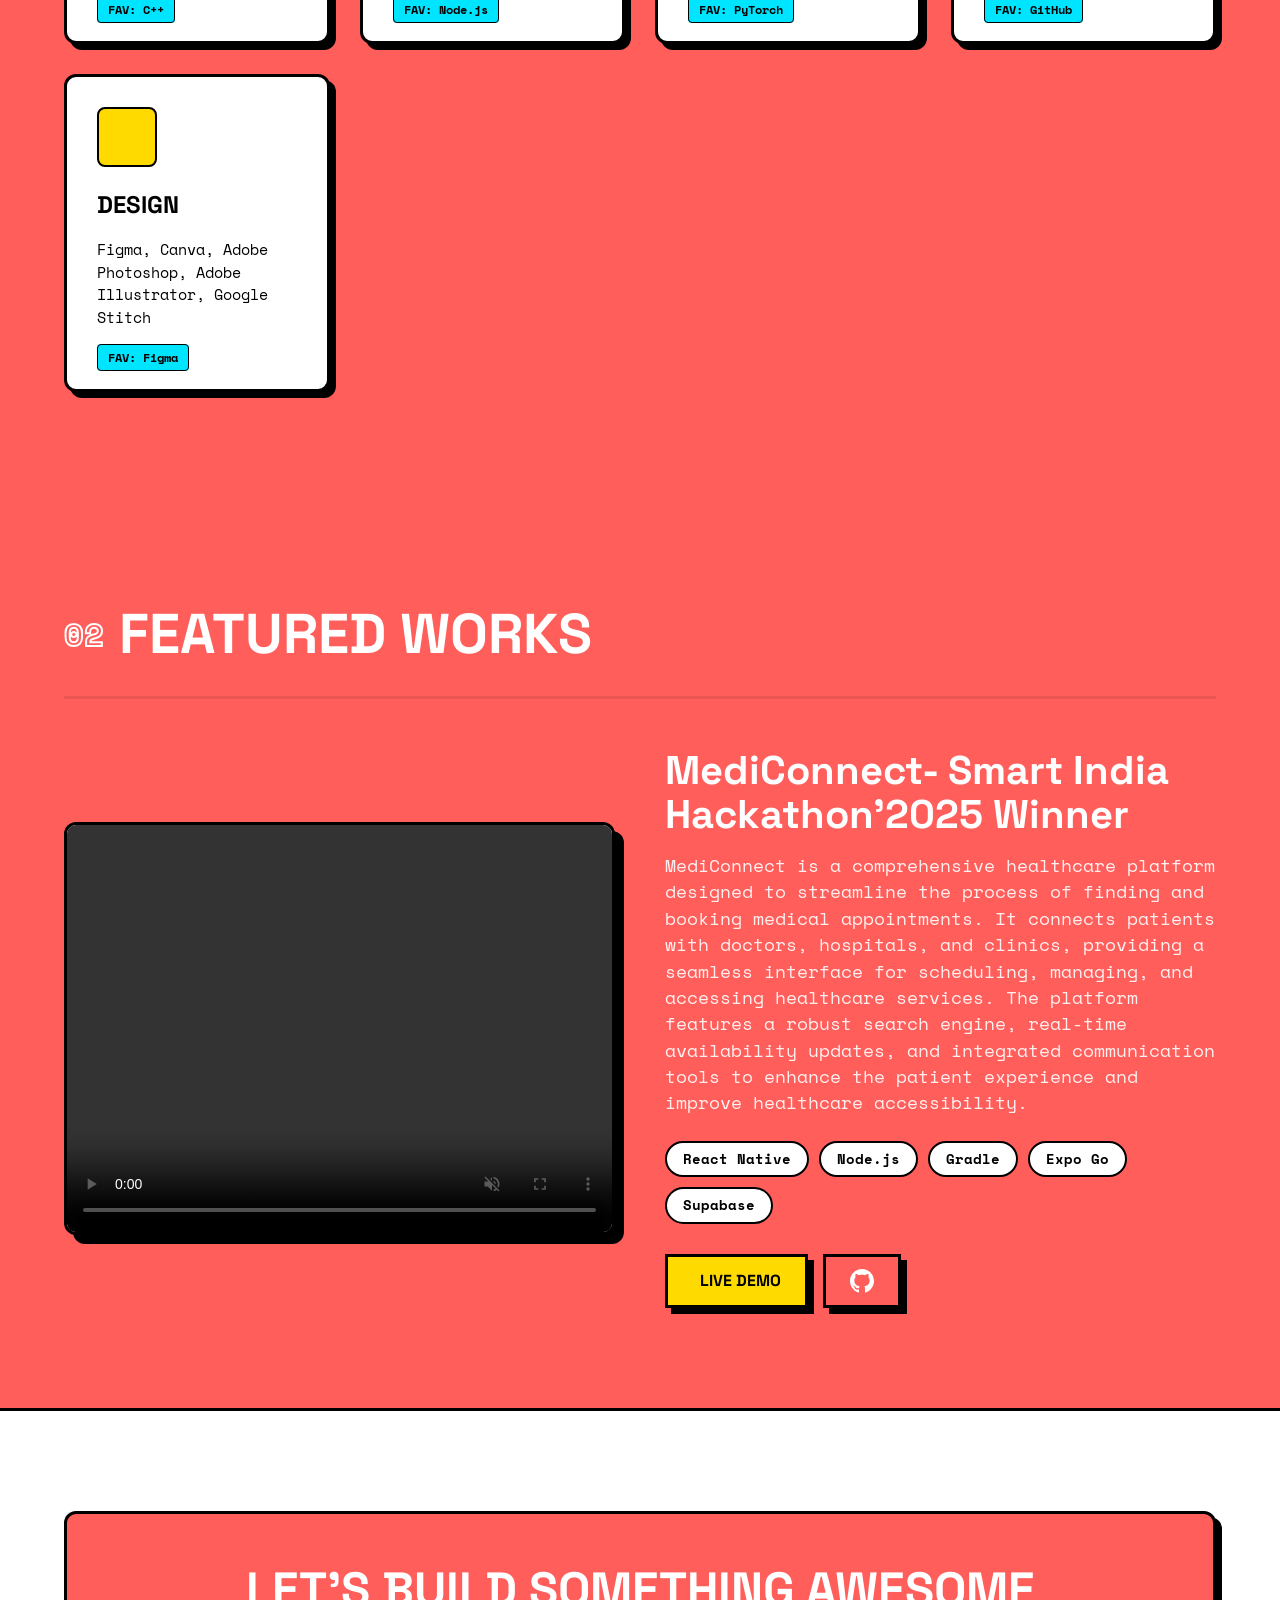
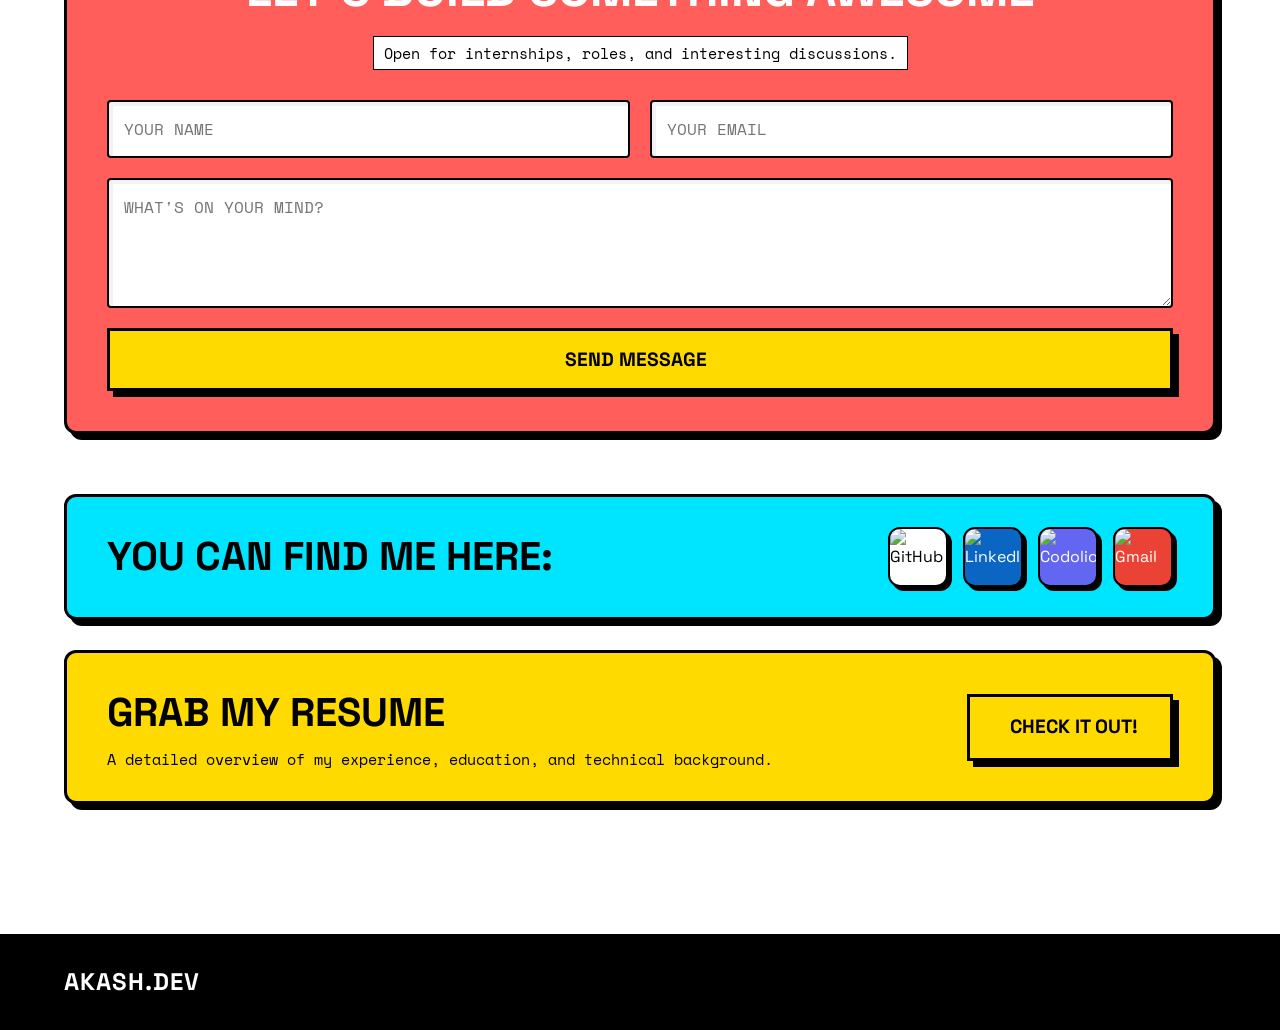
==== commit 11e6688f: "changes theme" ====
--- a/index.html
+++ b/index.html
@@ -11,6 +11,17 @@
     <link rel="stylesheet" href="style.css">
     <!-- Lucide Icons -->
     <script src="https://unpkg.com/lucide@latest"></script>
+    <script type="text/javascript"
+        src="https://cdn.jsdelivr.net/npm/@emailjs/browser@4/dist/email.min.js">
+</script>
+<script type="text/javascript">
+   (function(){
+      emailjs.init({
+        publicKey: "Wv6iIAZRjvIC23omK",
+      });
+   })();
+</script>
+<script src="script.js"></script>
 </head>
 <body>
     <div class="grid-bg"></div>
@@ -18,7 +29,6 @@
     <!-- Floating Navbar -->
     <header class="navbar">
         <a href="#" class="logo">
-            <span class="logo-box">AK</span>
             <span class="logo-text">AKASH.DEV</span>
         </a>
         <nav class="nav-links">
@@ -29,9 +39,12 @@
         </nav>
         <div class="nav-actions">
             <!-- Theme Toggle -->
-            <button class="theme-toggle" id="theme-btn" aria-label="Toggle Theme">
-                <i data-lucide="palette"></i>
-            </button>
+            <div class="theme-pill" id="theme-pill">
+                <span class="theme-pill-text" id="theme-label">Coral</span>
+                <button class="theme-toggle" id="theme-btn" aria-label="Toggle Theme">
+                    <i data-lucide="palette"></i>
+                </button>
+            </div>
             <a href="#contact" class="btn btn-rounded">LET'S CONNECT <i data-lucide="arrow-right"></i></a>
         </div>
     </header>
@@ -60,7 +73,7 @@
                 <!-- Decorative element or image placeholder -->
                 <div class="hero-photo">
                     <div class="photo-inner">
-                        <i data-lucide="terminal" style="width:100px; height:100px; color:var(--bg)"></i>
+                        <img src="images/avataranime.png" alt="Akash profile photo" class="hero-profile-img">
                     </div>
                 </div>
                 <div class="floating-badge badge-1">SIH WINNER</div>
@@ -161,7 +174,10 @@
                 <!-- Project 1 -->
                 <div class="project-item">
                     <div class="project-visual" style="padding: 0;">
-                        <img src="https://images.unsplash.com/photo-1576091160399-112ba8d25d1d?w=800&q=80" alt="MediConnect Project" style="width: 100%; height: 100%; object-fit: cover; border-radius: 8px;">
+                        <video controls muted playsinline preload="metadata" style="width: 100%; height: 100%; object-fit: cover; border-radius: 8px;">
+                            <source src="images/MediConnect live.mp4" type="video/mp4">
+                            Your browser does not support the video tag.
+                        </video>
                     </div>
                     <div class="project-info">
                         <h3>MediConnect- Smart India Hackathon'2025 Winner   </h3>
@@ -174,7 +190,7 @@
                             <span class="pill">Supabase</span>
                         </div>
                         <div class="project-links">
-                            <a href="#" class="btn btn-primary"><i data-lucide="play"></i> LIVE DEMO</a>
+                            <a href="#" class="btn btn-primary live-demo-btn" data-video-src="images/MediConnect live.mp4"><i data-lucide="play"></i> LIVE DEMO</a>
                             <a href="https://github.com/akashmeapen/MediConnect" class="btn btn-outline" aria-label="GitHub"><svg xmlns="http://www.w3.org/2000/svg" width="24" height="24" viewBox="0 0 24 24" fill="currentColor"><path d="M12 0c-6.626 0-12 5.373-12 12 0 5.302 3.438 9.8 8.207 11.387.599.111.793-.261.793-.577v-2.234c-3.338.726-4.033-1.416-4.033-1.416-.546-1.387-1.333-1.756-1.333-1.756-1.089-.745.083-.729.083-.729 1.205.084 1.839 1.237 1.839 1.237 1.07 1.834 2.807 1.304 3.492.997.107-.775.418-1.305.762-1.604-2.665-.305-5.467-1.334-5.467-5.931 0-1.311.469-2.381 1.236-3.221-.124-.303-.535-1.524.117-3.176 0 0 1.008-.322 3.301 1.23.957-.266 1.983-.399 3.003-.404 1.02.005 2.047.138 3.006.404 2.291-1.552 3.297-1.23 3.297-1.23.653 1.653.242 2.874.118 3.176.77.84 1.235 1.911 1.235 3.221 0 4.609-2.807 5.624-5.479 5.921.43.372.823 1.102.823 2.222v3.293c0 .319.192.694.801.576 4.765-1.589 8.199-6.086 8.199-11.386 0-6.627-5.373-12-12-12z"/></svg></a>
                         </div>
                     </div>
@@ -183,6 +199,16 @@
             </div>
         </div>
     </section>
+
+    <div class="video-modal" id="video-modal" aria-hidden="true">
+        <div class="video-modal-content" role="dialog" aria-modal="true" aria-label="Live demo video">
+            <button class="video-modal-close" id="video-modal-close" aria-label="Close video demo">CLOSE</button>
+            <video id="video-modal-player" controls playsinline preload="metadata">
+                <source id="video-modal-source" src="" type="video/mp4">
+                Your browser does not support the video tag.
+            </video>
+        </div>
+    </div>
 
     <!-- Find Me / Contact Section -->
     <section class="find-me section-pad" id="contact">
@@ -208,10 +234,10 @@
                     <h2>YOU CAN FIND ME HERE:</h2>
                 </div>
                 <div class="social-buttons">
-                    <a href="https://github.com/akashmeapen" class="social-btn sb-github" aria-label="GitHub"><svg xmlns="http://www.w3.org/2000/svg" width="28" height="28" viewBox="0 0 24 24" fill="currentColor"><path d="M12 0c-6.626 0-12 5.373-12 12 0 5.302 3.438 9.8 8.207 11.387.599.111.793-.261.793-.577v-2.234c-3.338.726-4.033-1.416-4.033-1.416-.546-1.387-1.333-1.756-1.333-1.756-1.089-.745.083-.729.083-.729 1.205.084 1.839 1.237 1.839 1.237 1.07 1.834 2.807 1.304 3.492.997.107-.775.418-1.305.762-1.604-2.665-.305-5.467-1.334-5.467-5.931 0-1.311.469-2.381 1.236-3.221-.124-.303-.535-1.524.117-3.176 0 0 1.008-.322 3.301 1.23.957-.266 1.983-.399 3.003-.404 1.02.005 2.047.138 3.006.404 2.291-1.552 3.297-1.23 3.297-1.23.653 1.653.242 2.874.118 3.176.77.84 1.235 1.911 1.235 3.221 0 4.609-2.807 5.624-5.479 5.921.43.372.823 1.102.823 2.222v3.293c0 .319.192.694.801.576 4.765-1.589 8.199-6.086 8.199-11.386 0-6.627-5.373-12-12-12z"/></svg></a>
-                    <a href="https://www.linkedin.com/in/akashmeapen/" class="social-btn sb-linkedin" aria-label="LinkedIn"><svg xmlns="http://www.w3.org/2000/svg" width="28" height="28" viewBox="0 0 24 24" fill="currentColor"><path d="M19 0h-14c-2.761 0-5 2.239-5 5v14c0 2.761 2.239 5 5 5h14c2.762 0 5-2.239 5-5v-14c0-2.761-2.238-5-5-5zm-11 19h-3v-11h3v11zm-1.5-12.268c-.966 0-1.75-.79-1.75-1.764s.784-1.764 1.75-1.764 1.75.79 1.75 1.764-.783 1.764-1.75 1.764zm13.5 12.268h-3v-5.604c0-3.368-4-3.113-4 0v5.604h-3v-11h3v1.765c1.396-2.586 7-2.777 7 2.476v6.759z"/></svg></a>
-                    <a href="https://codolio.com/profile/sky" class="social-btn sb-codolio" aria-label="Codolio"><svg xmlns="http://www.w3.org/2000/svg" width="28" height="28" viewBox="0 0 24 24" fill="none" stroke="currentColor" stroke-width="2" stroke-linecap="round" stroke-linejoin="round"><polyline points="16 18 22 12 16 6"></polyline><polyline points="8 6 2 12 8 18"></polyline></svg></a>
-                    <a href="mailto:akashmeapen@gmail.com" class="social-btn sb-mail" aria-label="Gmail"><svg xmlns="http://www.w3.org/2000/svg" width="28" height="28" viewBox="0 0 24 24" fill="currentColor"><path d="M24 5.457v13.909c0 .904-.732 1.636-1.636 1.636h-3.819V11.73L12 16.64l-6.545-4.91v9.273H1.636A1.636 1.636 0 0 1 0 19.366V5.457c0-2.023 2.309-3.178 3.927-1.964L5.455 4.64 12 9.548l6.545-4.91 1.528-1.145C21.69 2.28 24 3.434 24 5.457z"/></svg></a>
+                    <a href="https://github.com/akashmeapen" class="social-btn sb-github" aria-label="GitHub"><img src="images/github.png" alt="GitHub" width="28" height="28"></a>
+                    <a href="https://www.linkedin.com/in/akashmeapen/" class="social-btn sb-linkedin" aria-label="LinkedIn"><img src="images/linkedin.png" alt="LinkedIn" width="28" height="28"></a>
+                    <a href="https://codolio.com/profile/sky" class="social-btn sb-codolio" aria-label="Codolio"><img src="images/codolio.png" alt="Codolio" width="28" height="28"></a>
+                    <a href="mailto:akashmeapen@gmail.com" class="social-btn sb-mail" aria-label="Gmail"><img src="images/gmail.png" alt="Gmail" width="28" height="28"></a>
                 </div>
             </div>
 
--- a/style.css
+++ b/style.css
@@ -247,20 +247,45 @@
     .nav-actions { display: flex; }
 }
 
+.theme-pill {
+    display: inline-flex;
+    align-items: center;
+    gap: 10px;
+    padding: 7px 12px;
+    border-radius: 10px;
+    background: var(--card-bg);
+    border: 2px solid var(--border-color);
+    cursor: pointer;
+}
+
+.theme-pill-text {
+    color: var(--card-fg);
+    font-family: var(--font-mono);
+    font-size: 0.9rem;
+    font-weight: 700;
+    line-height: 1;
+    text-transform: none;
+}
+
 .theme-toggle {
     background: none;
     border: none;
     cursor: pointer;
     color: var(--card-fg);
-    padding: 8px;
-    border: 2px solid transparent;
+    padding: 0;
+    border: none;
     border-radius: 50%;
     transition: all 0.2s;
+    width: 22px;
+    height: 22px;
+    display: inline-flex;
+    align-items: center;
+    justify-content: center;
 }
 
 .theme-toggle:hover {
-    border-color: var(--border-color);
-    background-color: var(--secondary);
+    color: var(--card-fg);
+    transform: scale(1.05);
 }
 
 /* Mobile Nav */
@@ -400,6 +425,13 @@
     width: 100%; height: 100%;
     background: var(--fg);
     display: flex; align-items: center; justify-content: center;
+}
+
+.hero-profile-img {
+    width: 100%;
+    height: 100%;
+    object-fit: cover;
+    display: block;
 }
 
 .floating-badge {
@@ -669,6 +701,51 @@
     gap: 15px;
 }
 
+.video-modal {
+    position: fixed;
+    inset: 0;
+    background: rgba(0, 0, 0, 0.88);
+    display: none;
+    align-items: center;
+    justify-content: center;
+    z-index: 2000;
+    padding: 24px;
+}
+
+.video-modal.open {
+    display: flex;
+}
+
+.video-modal-content {
+    width: min(1200px, 94vw);
+    max-height: 90vh;
+    display: flex;
+    flex-direction: column;
+    gap: 12px;
+}
+
+.video-modal-close {
+    align-self: flex-end;
+    padding: 8px 14px;
+    font-family: var(--font-heading);
+    font-weight: 700;
+    background: var(--primary);
+    color: var(--fg-invert);
+    border: 2px solid var(--border-color);
+    cursor: pointer;
+}
+
+#video-modal-player {
+    width: 100%;
+    height: auto;
+    max-height: calc(90vh - 56px);
+    object-fit: contain;
+    background: #000;
+    border: var(--border-thickness) solid var(--border-color);
+    border-radius: var(--border-radius);
+    box-shadow: var(--shadow-offset) var(--shadow-offset) 0px var(--shadow-color);
+}
+
 /* Contact / Find Me */
 .find-me {
     background-color: var(--card-bg);
@@ -710,6 +787,14 @@
     outline: none;
     border-color: var(--primary);
     background: #ffffff;
+}
+
+[data-theme="dark"] .playful-form input:focus,
+[data-theme="dark"] .playful-form textarea:focus,
+[data-theme="milesmorales"] .playful-form input:focus,
+[data-theme="milesmorales"] .playful-form textarea:focus {
+    background: var(--card-bg);
+    color: var(--card-fg);
 }
 
 /* Social & Resume Banners */
@@ -747,6 +832,15 @@
     box-shadow: 4px 4px 0px #000000;
     transition: transform 0.1s, box-shadow 0.1s;
     text-decoration: none;
+    overflow: hidden;
+    padding: 0;
+}
+
+.social-btn img,
+.social-btn svg {
+    width: 100%;
+    height: 100%;
+    object-fit: cover;
 }
 
 .social-btn:hover {
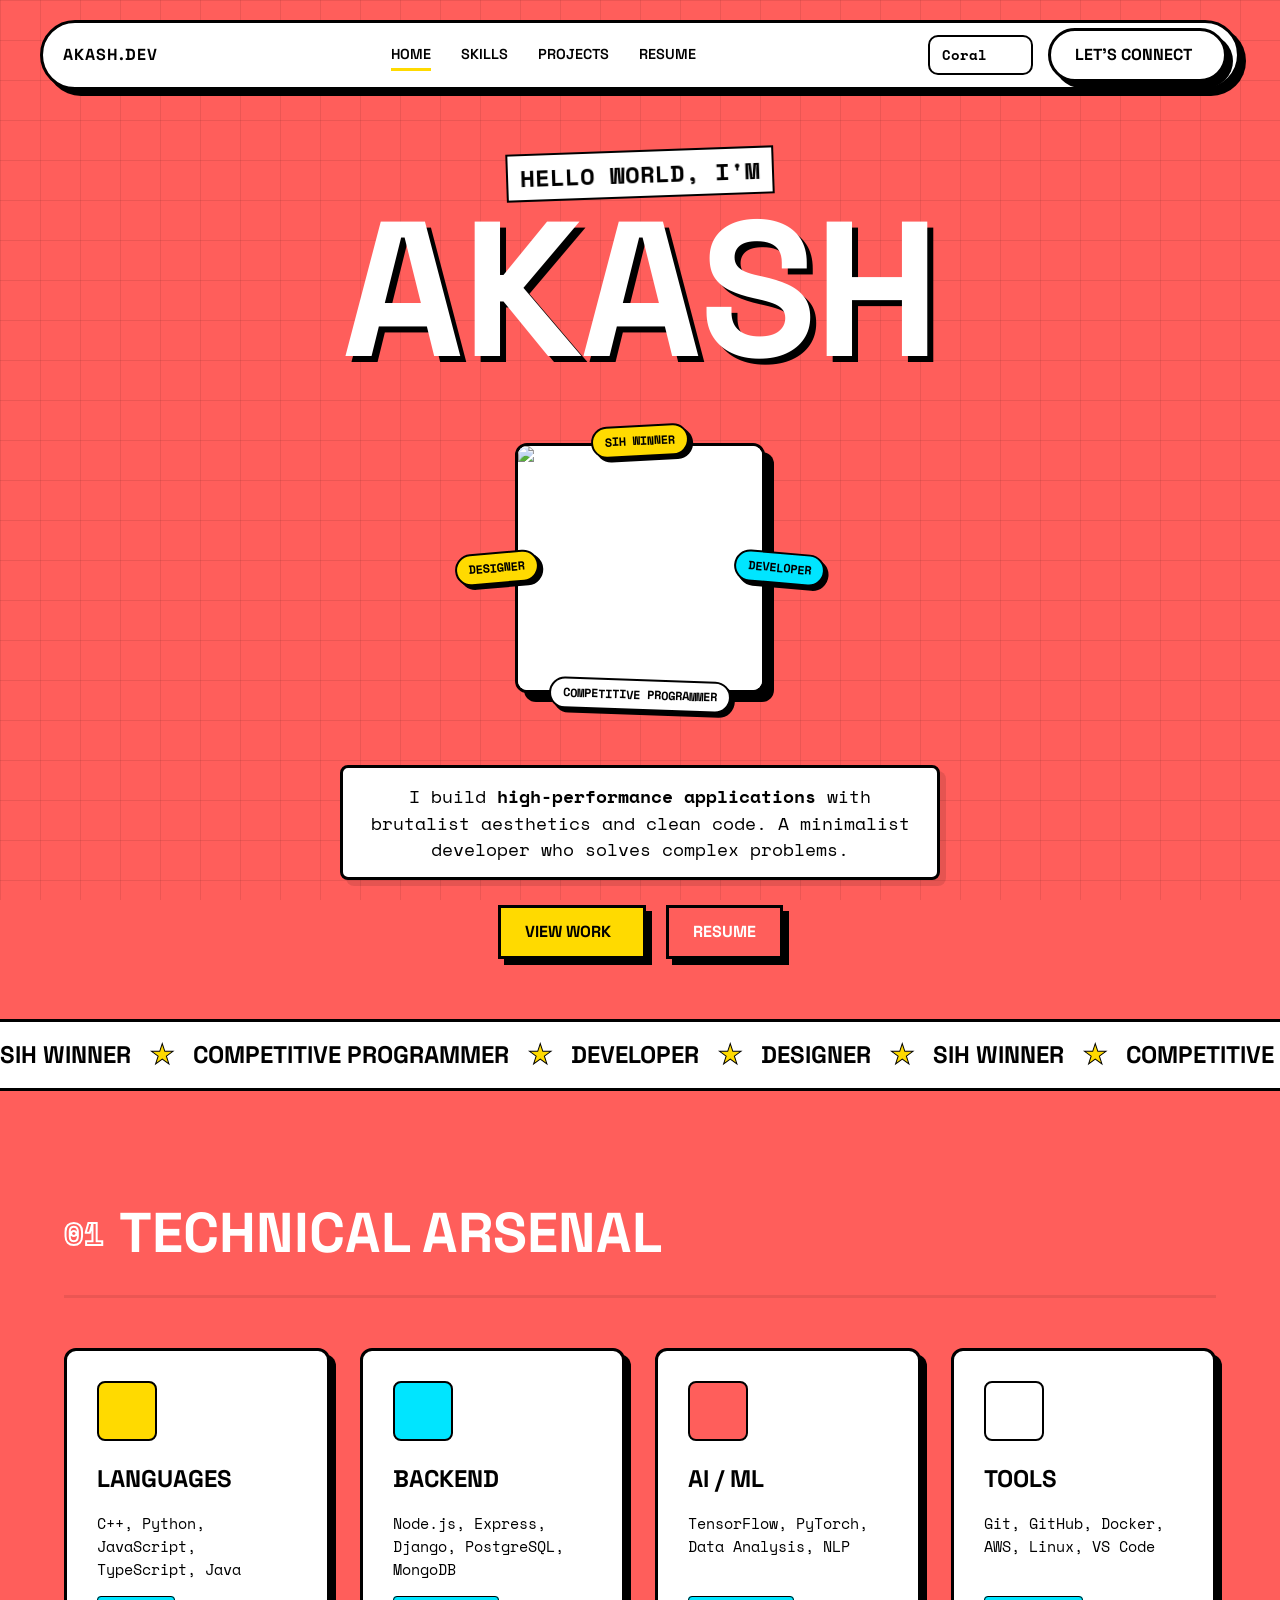
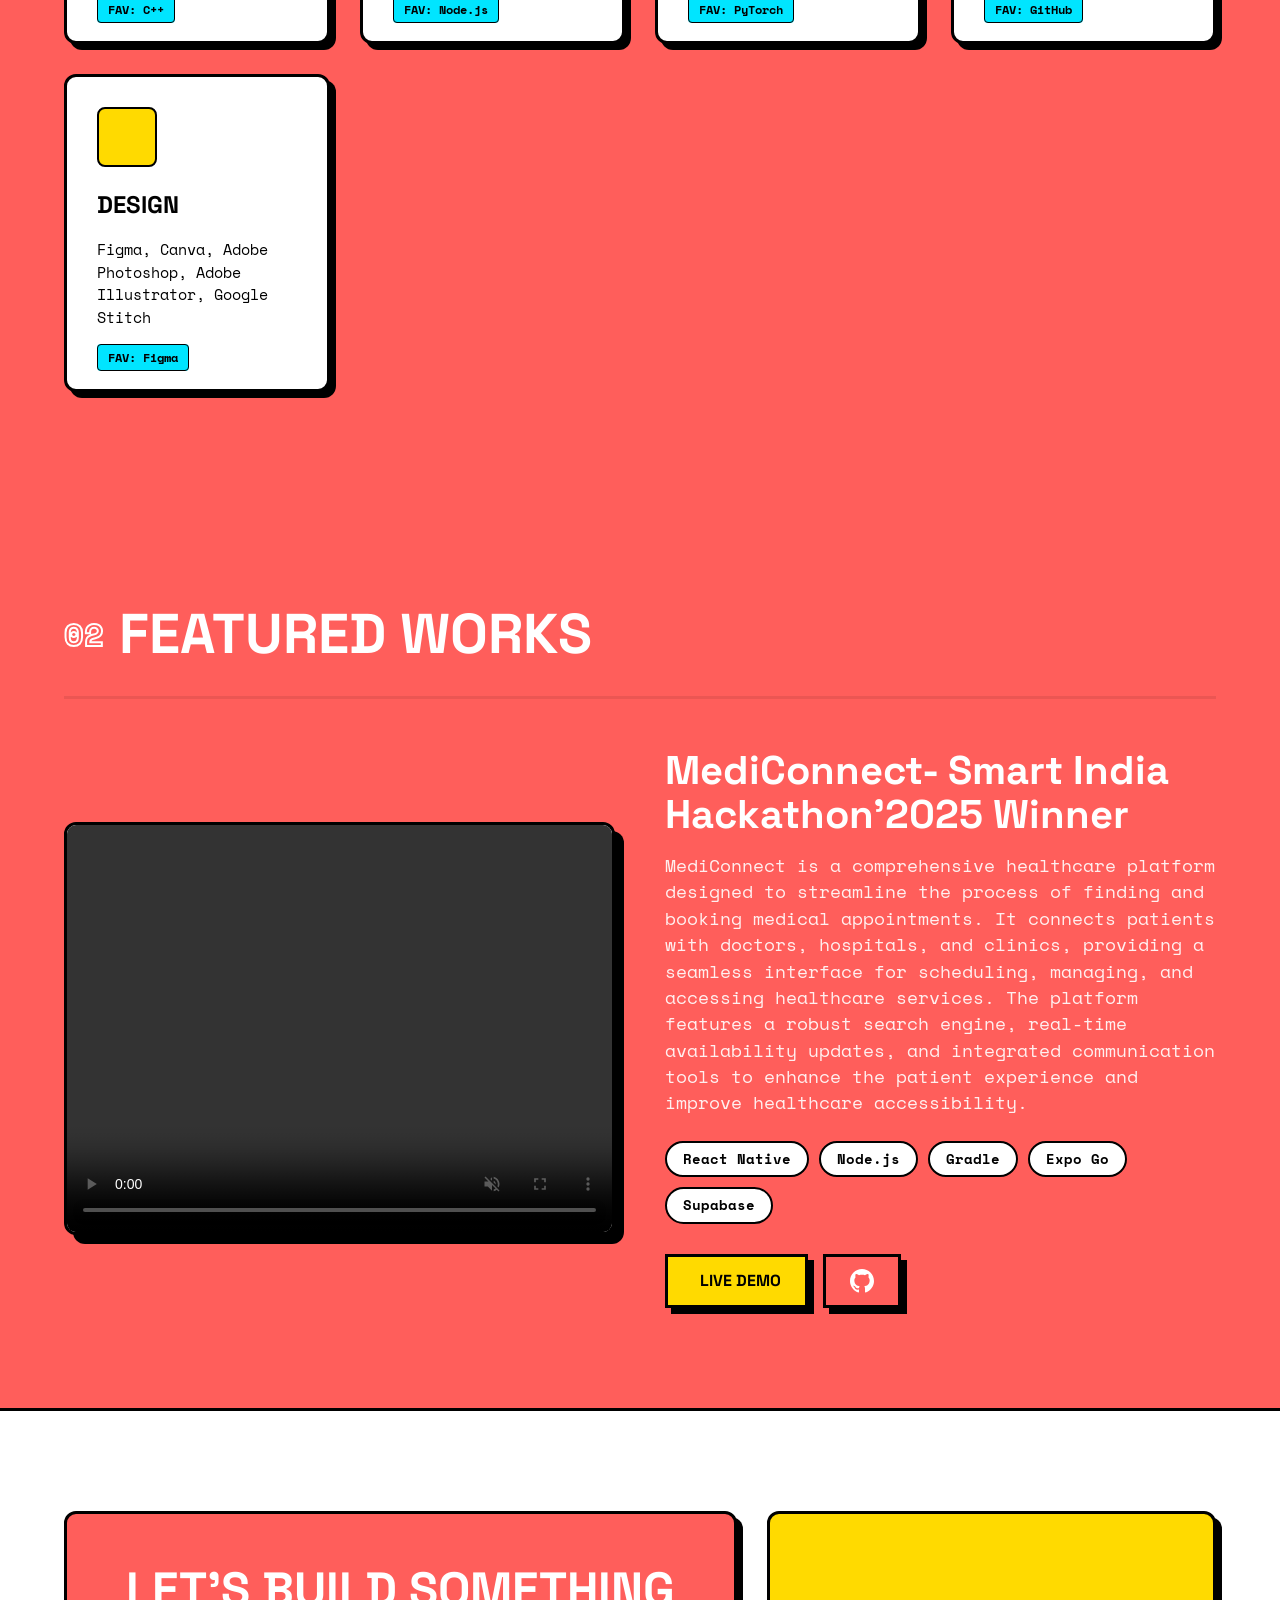
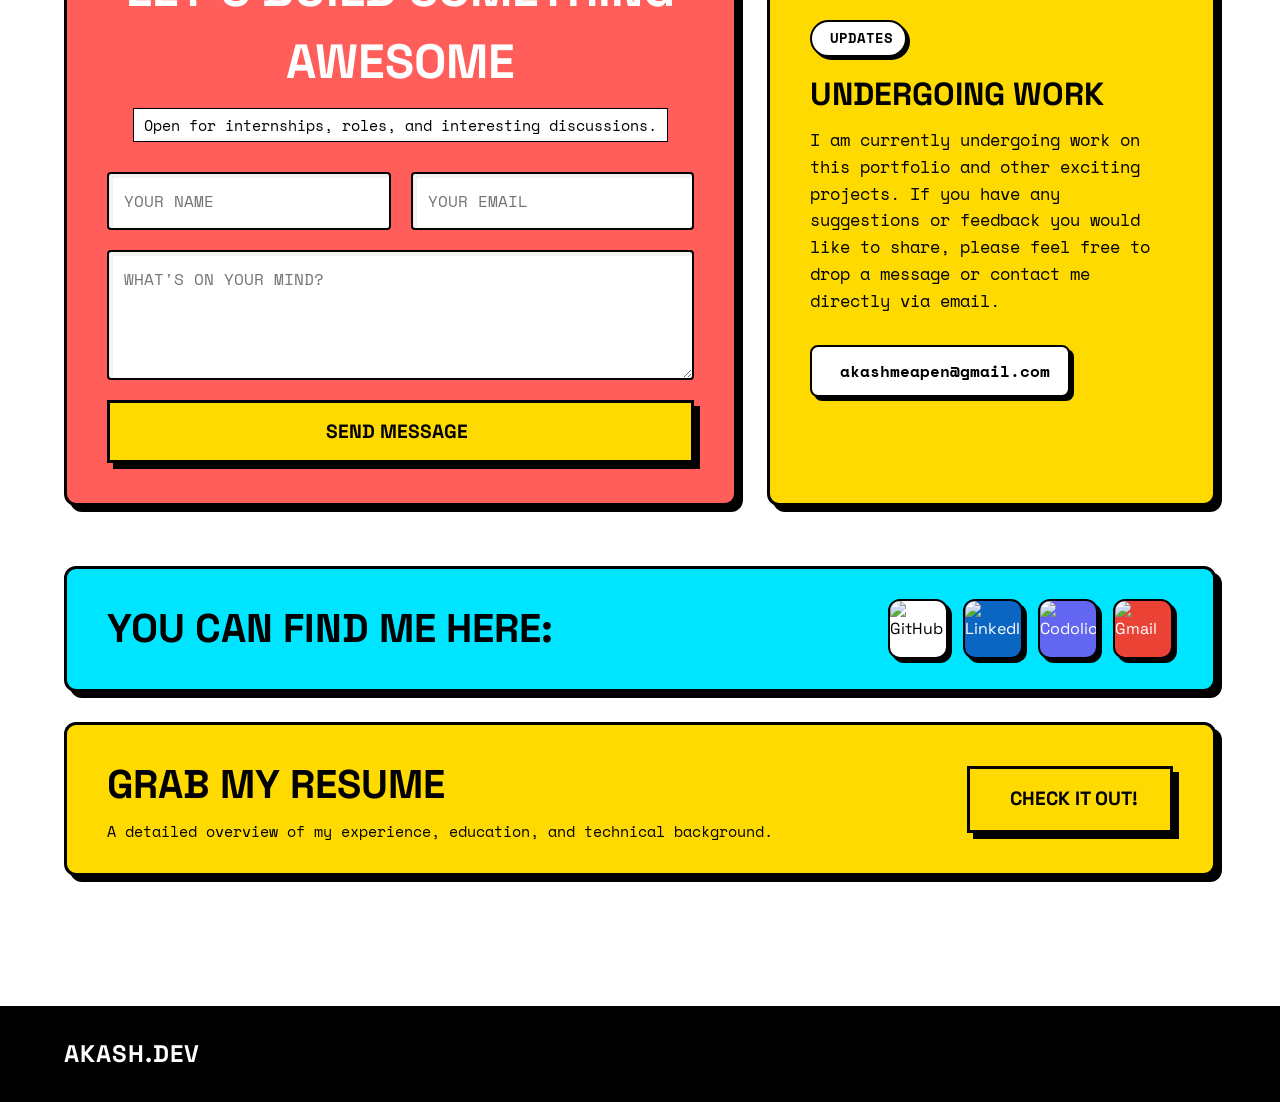
==== commit f4e6ef69: "updated" ====
--- a/index.html
+++ b/index.html
@@ -102,6 +102,10 @@
                 <span>COMPETITIVE PROGRAMMER</span><span class="star">★</span>
                 <span>DEVELOPER</span><span class="star">★</span>
                 <span>DESIGNER</span><span class="star">★</span>
+                <span>SIH WINNER</span><span class="star">★</span>
+                <span>COMPETITIVE PROGRAMMER</span><span class="star">★</span>
+                <span>DEVELOPER</span><span class="star">★</span>
+                <span>DESIGNER</span><span class="star">★</span>
             </div>
         </div>
     </section>
@@ -213,20 +217,37 @@
     <!-- Find Me / Contact Section -->
     <section class="find-me section-pad" id="contact">
         <div class="container">
-            <div class="contact-card">
-                <div class="contact-header">
-                    <h2>LET'S BUILD SOMETHING AWESOME</h2>
-                    <p class="mono-text">Open for internships, roles, and interesting discussions.</p>
-                </div>
-                
-                <form class="playful-form" onsubmit="event.preventDefault(); alert('Message sent successfully!');">
-                    <div class="form-row">
-                        <input type="text" placeholder="YOUR NAME" required>
-                        <input type="email" placeholder="YOUR EMAIL" required>
-                    </div>
-                    <textarea placeholder="WHAT'S ON YOUR MIND?" rows="4" required></textarea>
-                    <button type="submit" class="btn btn-block">SEND MESSAGE <i data-lucide="send"></i></button>
-                </form>
+            <div class="contact-grid">
+                <div class="contact-card">
+                    <div class="contact-header">
+                        <h2>LET'S BUILD SOMETHING AWESOME</h2>
+                        <p class="mono-text">Open for internships, roles, and interesting discussions.</p>
+                    </div>
+                    
+                    <form class="playful-form" onsubmit="event.preventDefault(); alert('Message sent successfully!');">
+                        <div class="form-row">
+                            <input type="text" placeholder="YOUR NAME" required>
+                            <input type="email" placeholder="YOUR EMAIL" required>
+                        </div>
+                        <textarea placeholder="WHAT'S ON YOUR MIND?" rows="4" required></textarea>
+                        <button type="submit" class="btn btn-block">SEND MESSAGE <i data-lucide="send"></i></button>
+                    </form>
+                </div>
+
+                <div class="info-card">
+                    <div class="info-badge">
+                        <i data-lucide="info"></i>
+                        <span>UPDATES</span>
+                    </div>
+                    <h3 class="info-title">UNDERGOING WORK</h3>
+                    <p class="mono-text info-desc">
+                        I am currently undergoing work on this portfolio and other exciting projects. If you have any suggestions or feedback you would like to share, please feel free to drop a message or contact me directly via email.
+                    </p>
+                    <div class="email-box">
+                        <i data-lucide="mail"></i>
+                        <a href="mailto:akashmeapen@gmail.com" class="email-link">akashmeapen@gmail.com</a>
+                    </div>
+                </div>
             </div>
 
             <div class="social-banner" id="resume">
--- a/style.css
+++ b/style.css
@@ -753,6 +753,20 @@
     border-top: var(--border-thickness) solid var(--border-color);
 }
 
+.contact-grid {
+    display: grid;
+    grid-template-columns: 1fr;
+    gap: 30px;
+    margin-bottom: 60px;
+}
+
+@media (min-width: 992px) {
+    .contact-grid {
+        grid-template-columns: 1.2fr 0.8fr;
+        align-items: stretch;
+    }
+}
+
 .contact-card {
     background: var(--bg);
     color: var(--fg);
@@ -760,7 +774,87 @@
     box-shadow: var(--shadow-offset) var(--shadow-offset) 0px var(--shadow-color);
     border-radius: var(--border-radius);
     padding: 40px;
-    margin-bottom: 60px;
+    margin-bottom: 0;
+}
+
+.info-card {
+    background: var(--primary);
+    color: var(--fg-invert);
+    border: var(--border-thickness) solid var(--border-color);
+    box-shadow: var(--shadow-offset) var(--shadow-offset) 0px var(--shadow-color);
+    border-radius: var(--border-radius);
+    padding: 40px;
+    display: flex;
+    flex-direction: column;
+    justify-content: center;
+    position: relative;
+    overflow: hidden;
+    transition: transform var(--transition);
+}
+
+.info-card:hover {
+    transform: translateY(-5px);
+}
+
+.info-badge {
+    align-self: flex-start;
+    background: var(--card-bg);
+    color: var(--card-fg);
+    border: 2px solid var(--border-color);
+    padding: 6px 12px;
+    border-radius: 50px;
+    font-family: var(--font-mono);
+    font-weight: 700;
+    font-size: 0.85rem;
+    margin-bottom: 20px;
+    box-shadow: 3px 3px 0px var(--border-color);
+    display: inline-flex;
+    align-items: center;
+    gap: 6px;
+}
+
+.info-title {
+    font-size: 2rem;
+    font-weight: 900;
+    margin-bottom: 15px;
+    line-height: 1.1;
+    text-transform: uppercase;
+}
+
+.info-desc {
+    font-size: 1.05rem;
+    line-height: 1.6;
+    margin-bottom: 30px;
+}
+
+.email-box {
+    display: inline-flex;
+    align-items: center;
+    gap: 10px;
+    background: var(--card-bg);
+    color: var(--card-fg);
+    border: 2px solid var(--border-color);
+    padding: 12px 18px;
+    border-radius: 8px;
+    font-family: var(--font-mono);
+    font-weight: 700;
+    box-shadow: 4px 4px 0px var(--border-color);
+    width: fit-content;
+    transition: transform 0.1s, box-shadow 0.1s;
+}
+
+.email-box:hover {
+    transform: translate(-2px, -2px);
+    box-shadow: 6px 6px 0px var(--border-color);
+}
+
+.email-link {
+    color: inherit;
+    text-decoration: none;
+}
+
+.email-link:hover {
+    text-decoration: underline;
 }
 
 .contact-header { text-align: center; margin-bottom: 30px; }
